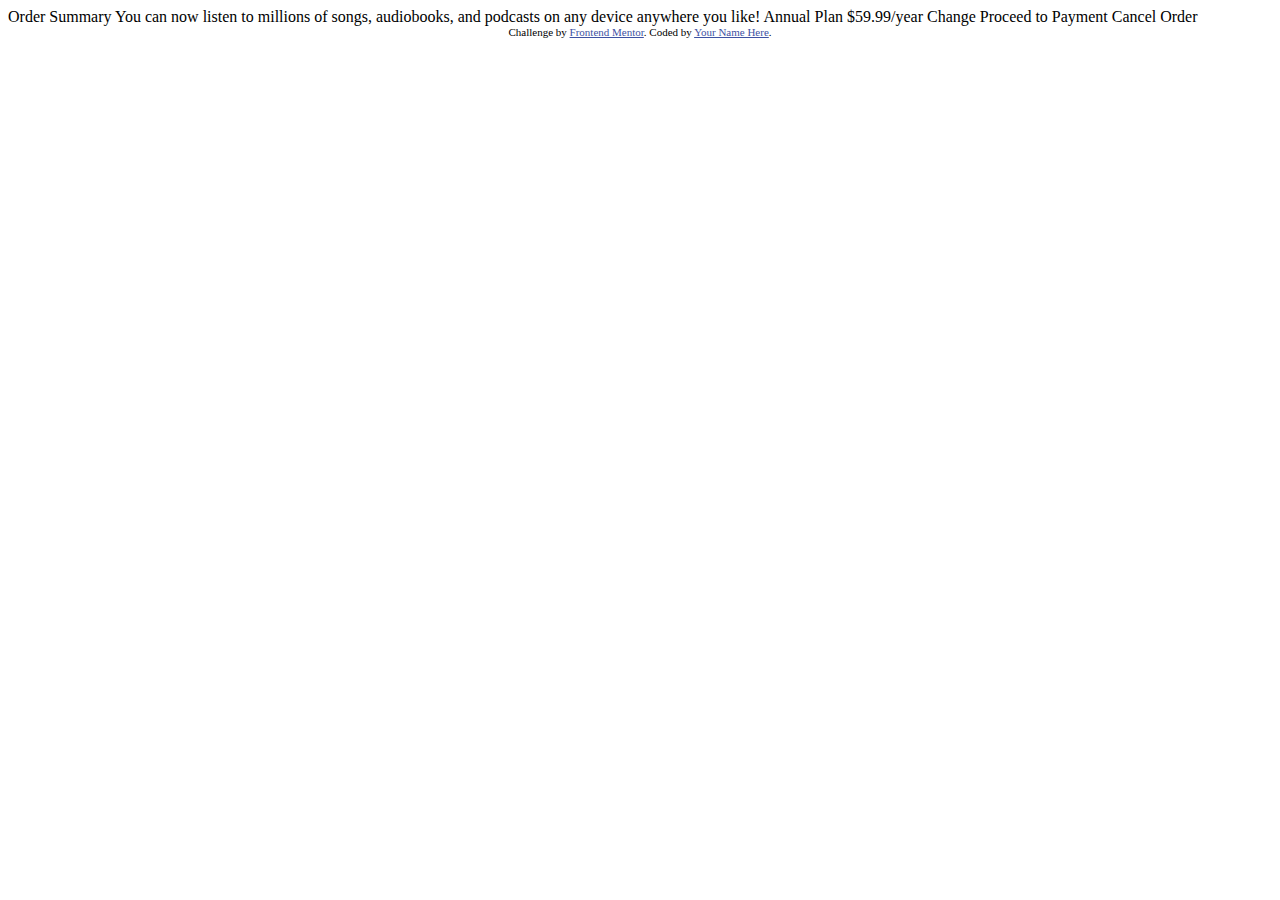
==== order-summary-component-main/index.html @ 466e85bd "challenge 4 added" ====
<!DOCTYPE html>
<html lang="en">
<head>
  <meta charset="UTF-8">
  <meta name="viewport" content="width=device-width, initial-scale=1.0"> <!-- displays site properly based on user's device -->

  <link rel="icon" type="image/png" sizes="32x32" href="./images/favicon-32x32.png">
  
  <title>Frontend Mentor | Order summary card</title>

  <!-- Feel free to remove these styles or customise in your own stylesheet 👍 -->
  <style>
    .attribution { font-size: 11px; text-align: center; }
    .attribution a { color: hsl(228, 45%, 44%); }
  </style>
</head>
<body>

  Order Summary

  You can now listen to millions of songs, audiobooks, and podcasts on any 
  device anywhere you like!

  Annual Plan
  $59.99/year

  Change

  Proceed to Payment
  Cancel Order
  
  <div class="attribution">
    Challenge by <a href="https://www.frontendmentor.io?ref=challenge" target="_blank">Frontend Mentor</a>. 
    Coded by <a href="#">Your Name Here</a>.
  </div>
</body>
</html>
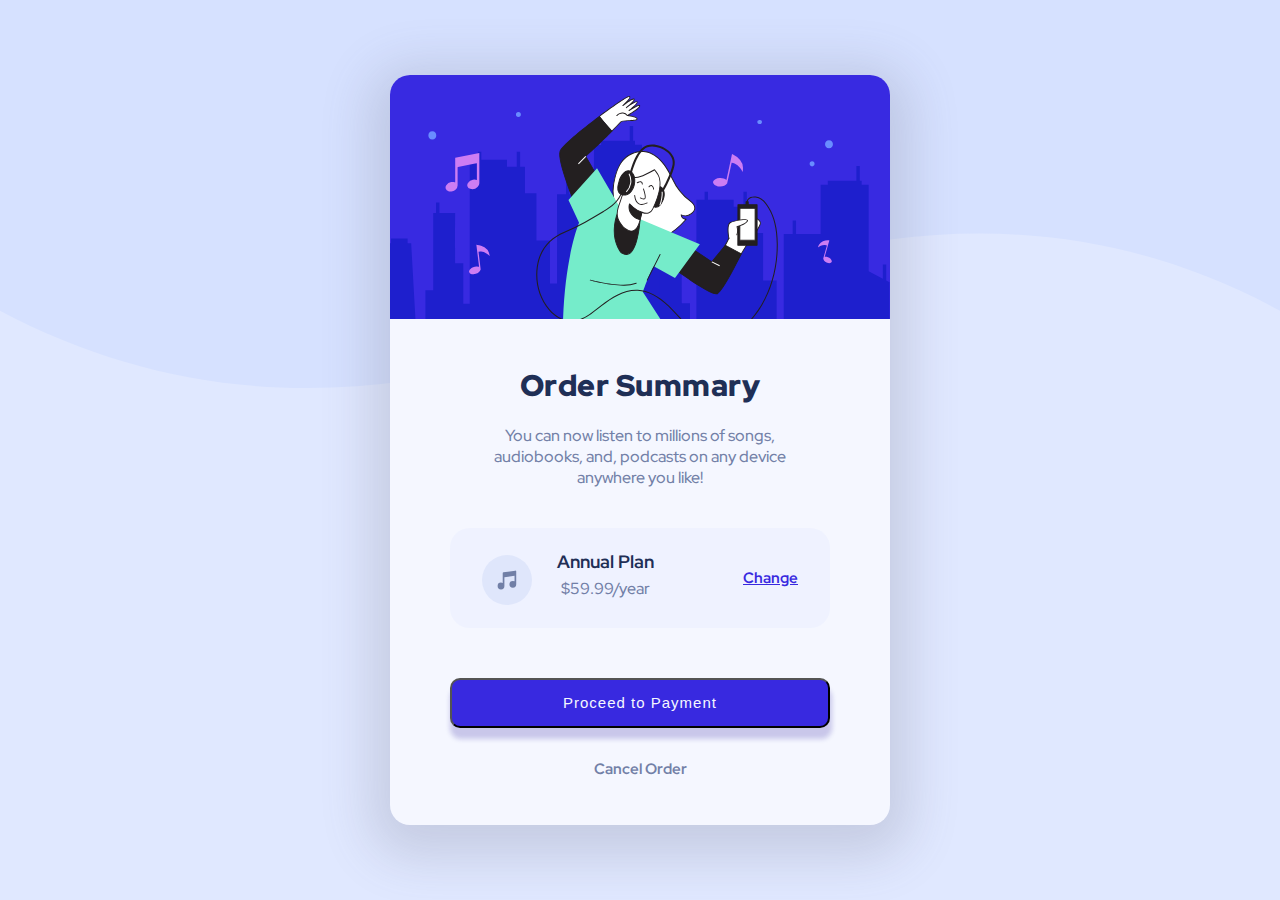
==== commit f53ba34d: "order summary challenge complete" ====
--- a/order-summary-component-main/index.html
+++ b/order-summary-component-main/index.html
@@ -1,37 +1,45 @@
 <!DOCTYPE html>
 <html lang="en">
-<head>
-  <meta charset="UTF-8">
-  <meta name="viewport" content="width=device-width, initial-scale=1.0"> <!-- displays site properly based on user's device -->
+  <head>
+    <meta charset="UTF-8" />
+    <meta name="viewport" content="width=device-width, initial-scale=1.0" />
+    <!-- displays site properly based on user's device -->
 
-  <link rel="icon" type="image/png" sizes="32x32" href="./images/favicon-32x32.png">
-  
-  <title>Frontend Mentor | Order summary card</title>
+    <link
+      rel="icon"
+      type="image/png"
+      sizes="32x32"
+      href="./images/favicon-32x32.png"
+    />
 
-  <!-- Feel free to remove these styles or customise in your own stylesheet 👍 -->
-  <style>
-    .attribution { font-size: 11px; text-align: center; }
-    .attribution a { color: hsl(228, 45%, 44%); }
-  </style>
-</head>
-<body>
+    <title>Frontend Mentor | Order summary card</title>
 
-  Order Summary
-
-  You can now listen to millions of songs, audiobooks, and podcasts on any 
-  device anywhere you like!
-
-  Annual Plan
-  $59.99/year
-
-  Change
-
-  Proceed to Payment
-  Cancel Order
-  
-  <div class="attribution">
-    Challenge by <a href="https://www.frontendmentor.io?ref=challenge" target="_blank">Frontend Mentor</a>. 
-    Coded by <a href="#">Your Name Here</a>.
-  </div>
-</body>
-</html>+    <link rel="stylesheet" href="./style.css" />
+  </head>
+  <body>
+    <main class="container">
+      <img src="./images/illustration-hero.svg" alt="Hero" id="hero" />
+      <div class="main-text">
+        <h1>Order Summary</h1>
+        <p>
+          You can now listen to millions of songs, audiobooks, and, podcasts on
+          any device anywhere you like!
+        </p>
+      </div>
+      <div class="plan">
+        <div class="annual-plan">
+          <img src="./images/icon-music.svg" alt="icon" id="icon" />
+          <div class="price">
+            <h2>Annual Plan</h2>
+            <p>$59.99/year</p>
+          </div>
+        </div>
+        <a class="change">Change</a>
+      </div>
+      <div class="payment">
+        <button>Proceed to Payment</button>
+      </div>
+      <a class="cancel"> Cancel Order </a>
+    </main>
+  </body>
+</html>
--- a/order-summary-component-main/style.css
+++ b/order-summary-component-main/style.css
@@ -0,0 +1,121 @@
+@import url('https://fonts.googleapis.com/css2?family=Red+Hat+Display:wght@500;700;900&display=swap');
+
+* {
+    box-sizing: border-box;
+}
+body {
+    background-image: url(./images/pattern-background-desktop.svg);
+    background-repeat: no-repeat;
+    background-size: contain;
+    background-color: hsl(225, 100%, 94%);
+    display: flex;
+    font-size: 16px;
+    font-family: "Red Hat Display", 'sans-serif';
+    align-items: center;
+    justify-content: center;
+    min-height: 100vh;
+    margin: 0;
+
+}
+.container {
+    background-color: hsl(225, 100%, 98%);
+    border-radius: 20px;
+    box-shadow: 0px 12px 50px 20px rgba(96, 96, 114, 0.2);
+    align-items: center;
+    text-align: center;
+    height: 750px;
+    max-width: 500px;
+}
+#hero {
+    width: 100%;
+    border-radius: 20px 20px 0px 0px;
+}
+h1 {
+    color:hsl(223, 47%, 23%);
+    font-size: 30px;
+    font-weight: 900;
+    letter-spacing: 0.5px;
+}
+h2 {
+    color:hsl(223, 47%, 23%);
+    font-size: 18px;
+    font-weight: 700;
+    margin: 10px auto;
+}
+a {
+    font-size: 15px;
+    font-weight: 700;
+}
+.main-text {
+    padding: 20px 80px 0 80px;
+}
+p {
+    color: hsl(224, 23%, 55%);
+    font-size: 16px;
+    font-weight: 500;
+}
+.plan {
+    align-items: center;
+    display: flex;
+    justify-content: space-around;
+    background-color: hsla(225, 100%, 94%, 0.3);
+    border-radius: 20px;
+    margin: 40px 60px;
+    height: 100px;
+}
+.price{
+    margin-right: 25px;
+}
+.price > p {
+    margin-top: -5px;
+}
+#icon {
+    margin-right: 25px;
+    height: 50px;
+    margin-top: 15px;
+}
+.annual-plan {
+    display: flex;
+    flex-direction: row;
+}
+.payment {
+    text-align: center;
+}
+.change {
+    color:hsl(245, 75%, 52%);
+    cursor: pointer;
+    text-decoration: underline;
+}
+.change:hover {
+    text-decoration: none;
+    color: rgb(123, 103, 234);
+}
+
+button {
+    background-color: hsl(245, 75%, 52%);
+    border-radius: 10px;
+    box-shadow: 1px 10px 5px 1px hsla(245, 86%, 32%, 0.2);
+    color: hsl(225, 100%, 98%);
+    cursor: pointer;
+    font-size: 15px;
+    font-weight: 500;
+    height: 50px;
+    letter-spacing: 1px;
+    margin-bottom: 30px;
+    margin-top: 10px;
+    width: 380px;
+    text-align: center;
+
+}
+button:hover {
+    background-color: rgb(123, 103, 234);;
+}
+.cancel {
+    color: hsl(224, 23%, 55%);
+    cursor: pointer;
+    font-size: 15px;
+    font-weight: 700;
+}
+.cancel:hover {
+    color: hsl(223, 47%, 23%)
+}